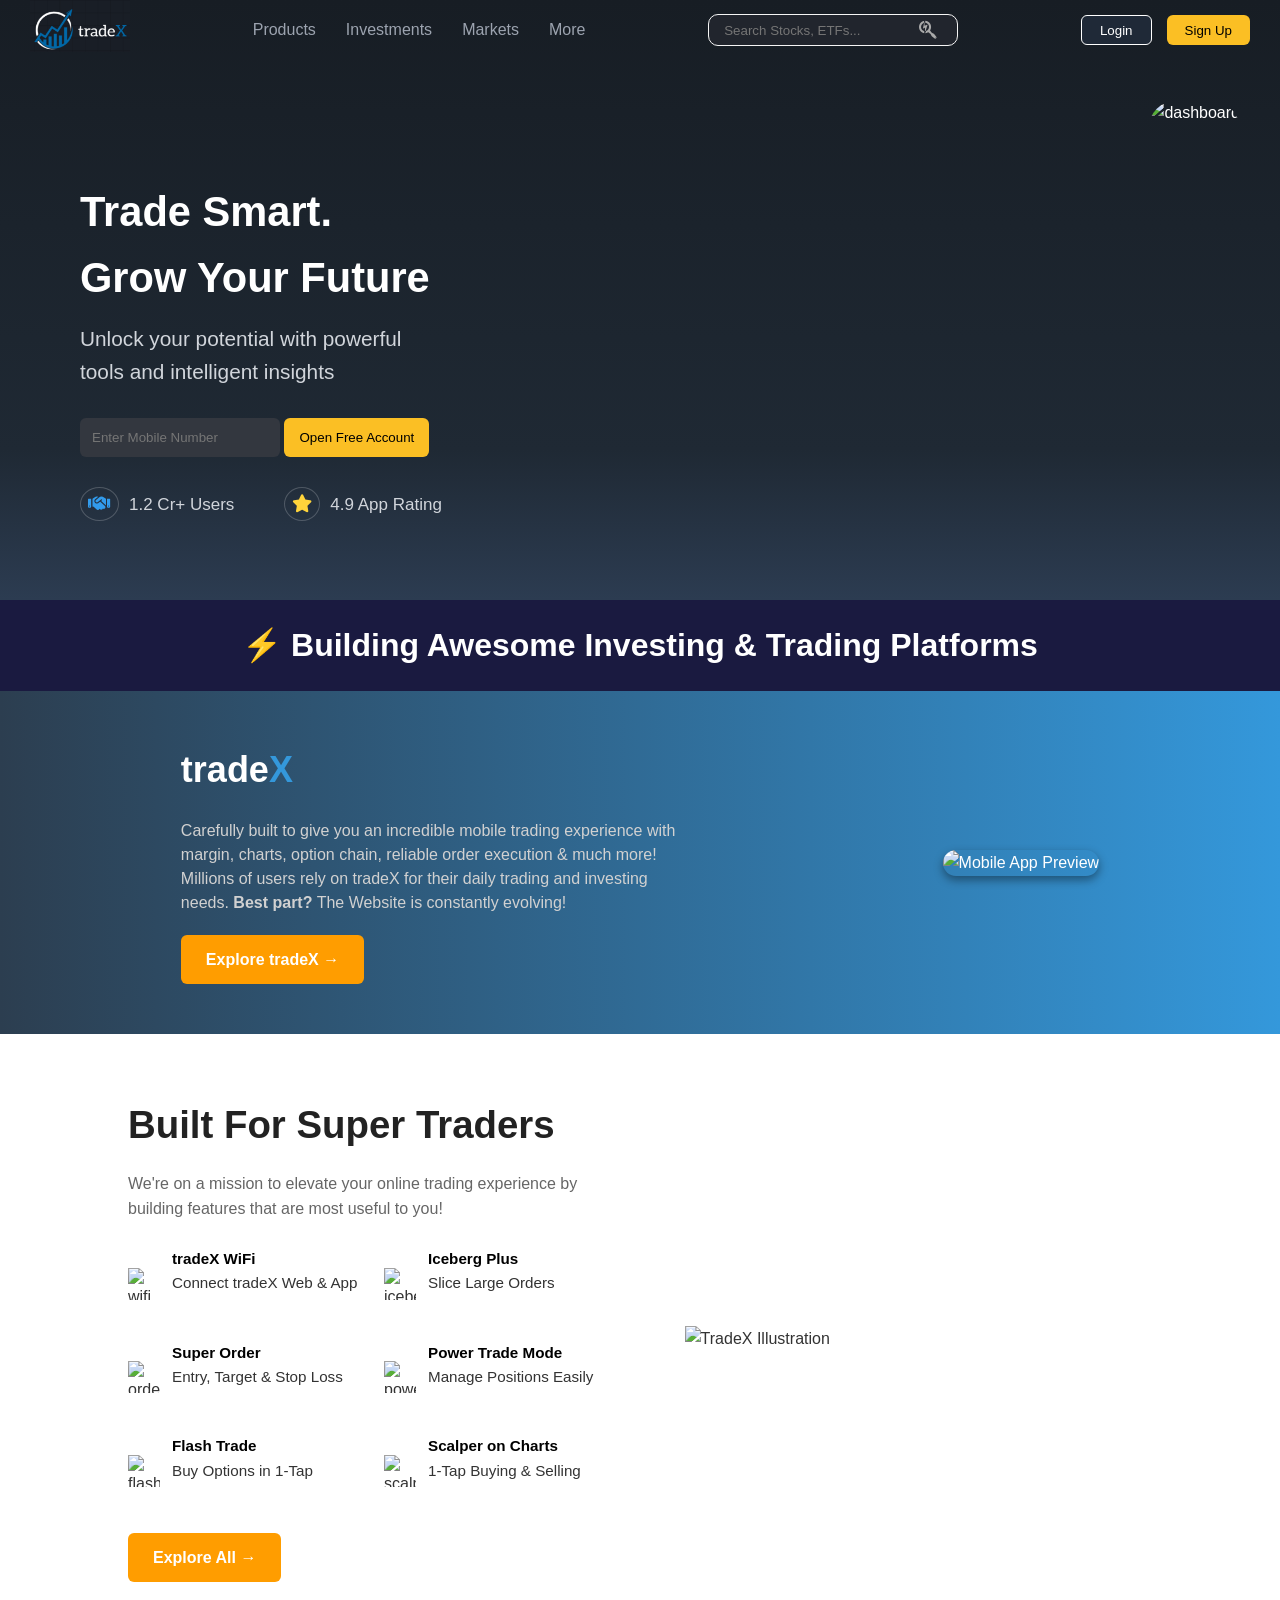
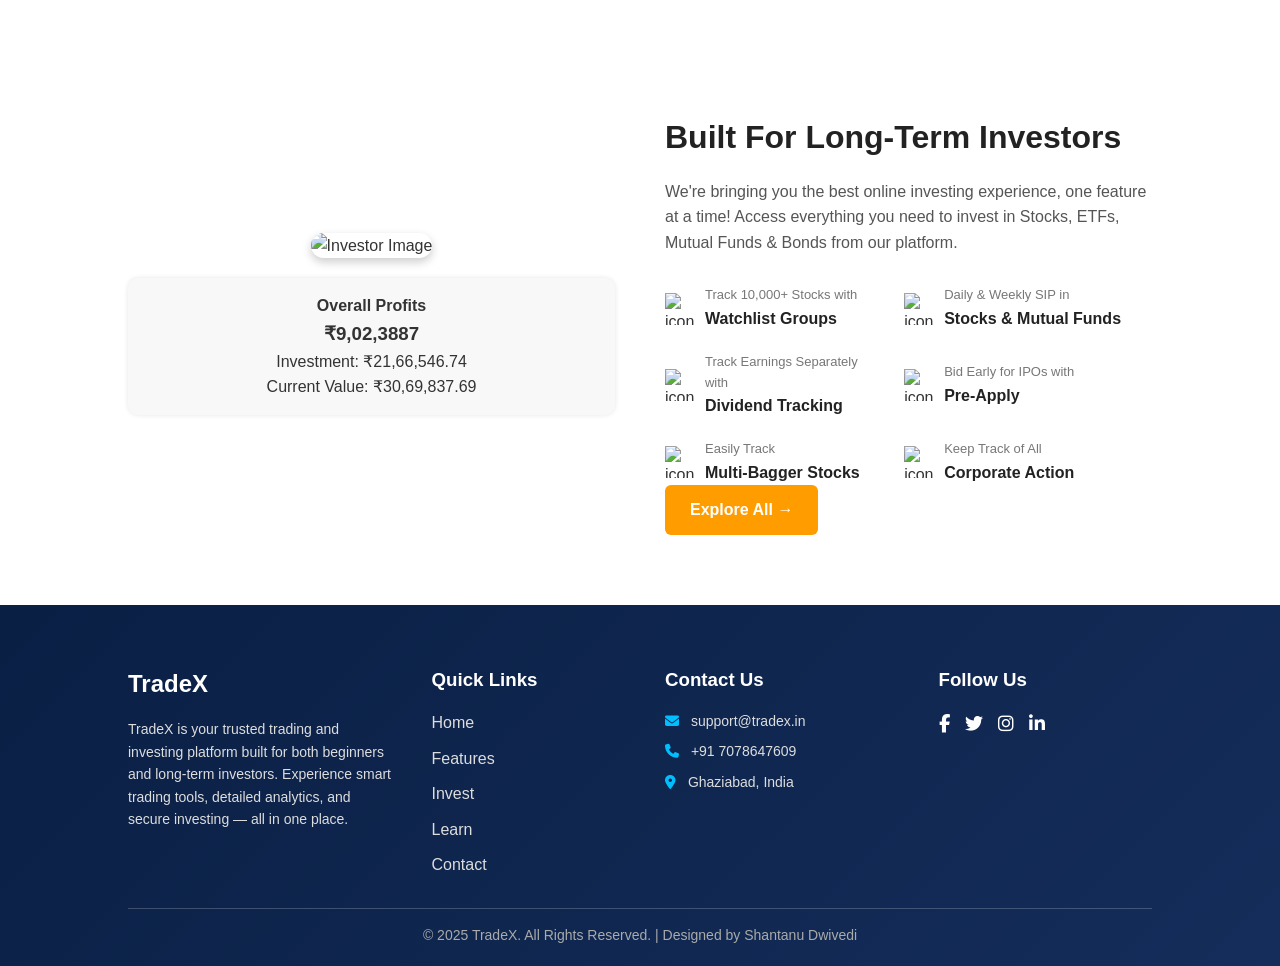
==== tradeX-main/index.html @ ffefdfc4 "update" ====
<!DOCTYPE html>
<html lang="en">
<head>
  <meta charset="UTF-8">
  <meta name="viewport" content="width=device-width, initial-scale=1.0">
  <link rel="icon" href="assets/icon.png">
  <title>TradeX - Your Gateway to Stock Trading and Investments</title>
  <link rel="stylesheet" href="style.css">
  <link rel="stylesheet" href="https://cdn.jsdelivr.net/npm/locomotive-scroll@3.5.4/dist/locomotive-scroll.css">
  <link rel="stylesheet" href="https://cdnjs.cloudflare.com/ajax/libs/font-awesome/6.6.0/css/all.min.css" integrity="sha512-Kc323vGBEqzTmouAECnVceyQqyqdsSiqLQISBL29aUW4U/M7pSPA/gEUZQqv1cwx4OnYxTxve5UMg5GT6L4JJg==" crossorigin="anonymous" referrerpolicy="no-referrer" />
</head>
<body>
  <div id="main">   

  <!-- Navigation Bar -->
  <header class="navbar">
    <div class="logo">
      <img src="assets/logo.png" alt="Logo">
    </div>
    <nav>
      <div class="nav-links">
        <div class="nav-item"><a href="#">Products</a></div>
        <div class="nav-item"><a href="#">Investments</a></div>
        <div class="nav-item"><a href="#">Markets</a></div>
        <div class="nav-item"><a href="#">More</a></div>
      </div>
    </nav>

  <!-- Search Bar -->  
    <div class="search-bar">
      <input type="text" placeholder="Search Stocks, ETFs...">
      <i class="fa-brands fa-searchengin"></i>
    </div>

  <!-- Navigation Buttons -->
    <div class="nav-buttons">
      <button class="login-btn">Login</button>
      <button class="sign-btn">Sign Up</button>
    </div>
  </header>

  <!-- Main Section -->
  <section class="main">
    <div class="main-text">
      <h1>
        Trade Smart.<br>Grow Your Future
      </h1>
      <p>
        Unlock your potential with powerful <br>tools and intelligent insights
      </p>

      <!-- Account box -->
      <div class="acc-box">
        <form class="mobile-form">
          <input id="in" type="tel" placeholder="Enter Mobile Number">
          <button type="submit" class="mobile-btn">Open Free Account</button>
        </form>
      </div>

      <!-- Stats -->
      <div class="stats">      
        <div class="stat-item">
          <i class="fa-solid fa-handshake" style="color: #329bec;"></i>
          <p>1.2 Cr+ Users</p>
        </div>
        <div class="stat-item">
          <i class="fa-solid fa-star" style="color: #FFD43B;"></i>
          <p>4.9 App Rating</p>
        </div>
      </div>
    </div>

    <!-- Main Image -->
    <div class="main-image">
      <img src="assets/main.webp" alt="dashboard">
    </div>
  </section>


  <!-- Header Section -->
    <header class="header">
        <h1>⚡ Building Awesome Investing & Trading Platforms</h1>
    </header>

    <!-- Hero Section-2 -->
    <section class="hero">
        <div class="hero-text">
            <h2><span class="trade">trade</span><span class="x">X</span></h2>

            <p>
                Carefully built to give you an incredible mobile trading experience
                with margin, charts, option chain, reliable order execution & much more!
                Millions of users rely on tradeX  for their daily trading and investing needs.
                <strong>Best part?</strong> The Website is constantly evolving!
            </p>
            <a href="#" class="btn">Explore tradeX →</a>
        </div>
        <div class="hero-img">
            <img src="https://dhan.co/_next/image/?url=https%3A%2F%2Fstock-logos.dhan.co%2Fstatic-new-images%2Fdhanwebtrial.png&w=1080&q=50" alt="Mobile App Preview">
        </div>
    </section>
    
<div class="body-2">
  <!-- Section: Super Traders -->
  <section class="super-traders">
    <div class="content">
      <h1>Built For Super Traders</h1>
      <p>We're on a mission to elevate your online trading experience by building features that are most useful to you!</p>
      
      <div class="features">
        <div class="feature">
          <img src="https://cdn-icons-png.flaticon.com/512/819/819814.png" alt="wifi">
          <p><strong>tradeX WiFi</strong><br>Connect tradeX Web & App</p>
        </div>
        <div class="feature">
          <img src="https://cdn-icons-png.flaticon.com/512/3135/3135715.png" alt="iceberg">
          <p><strong>Iceberg Plus</strong><br>Slice Large Orders</p>
        </div>
        <div class="feature">
          <img src="https://cdn-icons-png.flaticon.com/512/1040/1040238.png" alt="order">
          <p><strong>Super Order</strong><br>Entry, Target & Stop Loss</p>
        </div>
        <div class="feature">
          <img src="https://cdn-icons-png.flaticon.com/512/3523/3523063.png" alt="power">
          <p><strong>Power Trade Mode</strong><br>Manage Positions Easily</p>
        </div>
        <div class="feature">
          <img src="https://cdn-icons-png.flaticon.com/512/1827/1827370.png" alt="flash">
          <p><strong>Flash Trade</strong><br>Buy Options in 1-Tap</p>
        </div>
        <div class="feature">
          <img src="https://cdn-icons-png.flaticon.com/512/2099/2099075.png" alt="scalper">
          <p><strong>Scalper on Charts</strong><br>1-Tap Buying & Selling</p>
        </div>
      </div>

      <a href="#" class="btn">Explore All →</a>
    </div>

    <!-- SIDE IMAGE -->
    <div class="image">
      <img src="https://stock-logos.dhan.co/static-openweb/lott5.png" alt="TradeX Illustration">
    </div>
  </section>
</div>

<!-- Long-Term Investors Section -->
<section class="long-term">
  <div class="left-section">
    <img src="https://dhan.co/_next/image/?url=https%3A%2F%2Fstock-logos.dhan.co%2Fstatic-openweb%2Flott2.png&w=1080&q=50" 
         alt="Investor Image" class="investor-img">

    <div class="profit-box">
      <p><strong>Overall Profits</strong></p>
      <h3>₹9,02,3887</h3>
      <p>Investment: ₹21,66,546.74</p>
      <p>Current Value: ₹30,69,837.69</p>
    </div>
  </div>

  <div class="right-section">
    <h2>Built For Long-Term Investors</h2>
    <p class="description">
      We're bringing you the best online investing experience, one feature at a time!  
      Access everything you need to invest in Stocks, ETFs, Mutual Funds & Bonds from our platform.
    </p>

    <div class="long-features">
      <div class="feature">
        <img src="https://stock-logos.dhan.co/static-openweb/WatchlistGroupIcon.svg" alt="icon">
        <div>
          <p>Track 10,000+ Stocks with</p>
          <h4>Watchlist Groups</h4>
        </div>
      </div>

      <div class="feature">
        <img src="https://stock-logos.dhan.co/static-openweb/DailySipIcon.svg" alt="icon">
        <div>
          <p>Daily & Weekly SIP in</p>
          <h4>Stocks & Mutual Funds</h4>
        </div>
      </div>

      <div class="feature">
        <img src="https://stock-logos.dhan.co/static-openweb/DividendTrading.svg" alt="icon">
        <div>
          <p>Track Earnings Separately with</p>
          <h4>Dividend Tracking</h4>
        </div>
      </div>

      <div class="feature">
        <img src="https://stock-logos.dhan.co/static-openweb/iippoo.svg" alt="icon">
        <div>
          <p>Bid Early for IPOs with</p>
          <h4>Pre-Apply</h4>
        </div>
      </div>

      <div class="feature">
        <img src="https://stock-logos.dhan.co/static-openweb/homefold-7.svg" alt="icon">
        <div>
          <p>Easily Track</p>
          <h4>Multi-Bagger Stocks</h4>
        </div>
      </div>

      <div class="feature">
        <img src="https://stock-logos.dhan.co/static-openweb/ft-6.svg" alt="icon">
        <div>
          <p>Keep Track of All</p>
          <h4>Corporate Action</h4>
        </div>
      </div>
    </div>

    <a href="#" class="btn">Explore All →</a>
  </div>
</section>



 <!-- Footer Section  -->
<footer class="footer">
  <div class="footer-container">
    <div class="footer-about">
      <h2>TradeX</h2>
      <p>
        TradeX is your trusted trading and investing platform built for both
        beginners and long-term investors. Experience smart trading tools,
        detailed analytics, and secure investing — all in one place.
      </p>
    </div>

    <div class="footer-links">
      <h3>Quick Links</h3>
      <ul>
        <li><a href="#">Home</a></li>
        <li><a href="#">Features</a></li>
        <li><a href="#">Invest</a></li>
        <li><a href="#">Learn</a></li>
        <li><a href="#">Contact</a></li>
      </ul>
    </div>

    <div class="footer-contact">
      <h3>Contact Us</h3>
      <p><i class="fas fa-envelope"></i> support@tradex.in</p>
      <p><i class="fas fa-phone"></i> +91 7078647609</p>
      <p><i class="fas fa-map-marker-alt"></i> Ghaziabad, India</p>
    </div>

    <div class="footer-social">
      <h3>Follow Us</h3>
      <div class="social-icons">
        <a href="#"><i class="fab fa-facebook-f"></i></a>
        <a href="#"><i class="fab fa-twitter"></i></a>
        <a href="#"><i class="fab fa-instagram"></i></a>
        <a href="#"><i class="fab fa-linkedin-in"></i></a>
      </div>
    </div>
  </div>

  <div class="footer-bottom">
    <p>© 2025 TradeX. All Rights Reserved. | Designed by Shantanu Dwivedi</p>
  </div>
</footer>

<script src="https://cdn.jsdelivr.net/npm/locomotive-scroll@3.5.4/dist/locomotive-scroll.js"></script>

<script src="https://cdnjs.cloudflare.com/ajax/libs/gsap/3.13.0/gsap.min.js" integrity="sha512-NcZdtrT77bJr4STcmsGAESr06BYGE8woZdSdEgqnpyqac7sugNO+Tr4bGwGF3MsnEkGKhU2KL2xh6Ec+BqsaHA==" crossorigin="anonymous" referrerpolicy="no-referrer"></script>

<script src="script.js"></script>

</div>

</body>
</html>
---- tradeX-main/style.css ----
/* Reset */
* {
    margin: 0;
    padding: 0;
    box-sizing: border-box;
    font-family: 'Segoe UI', Tahoma, Geneva, Verdana, sans-serif;
}

/* Body Background */
html , body {
    background: linear-gradient(to bottom, #171d24,#1f2934, #46628c);
    color: #fff;
    line-height: 1.6;
    height: 100%;
    width: 100%;
}

/* Navbar */
.navbar {
    display: flex;
    justify-content: space-between;
    align-items: center;
    padding: 15px 30px;
    background: transparent;
    height: 60px;
}

.logo img {
    width: 100px;
}

.nav-links {
    list-style: none;
    display: flex;
    gap: 30px;
}

.nav-links .nav-item a {
    text-decoration: none;
    color: #9ca3af;   
    font-size: 16px;
    font-weight: 500;
    display: flex;
    align-items: center;
    gap: 5px;
}

.nav-links .nav-item a:hover {
    color: #fff;
    text-decoration: underline #3b82f6;
  
}

/* Search bar */
.search-bar {
    display: flex;
    align-items: center;
    justify-content: space-between;
    background-color: #21252d; 
    border: 1px solid whitesmoke;
    border-radius: 10px; 
    padding: 15px 15px;
    width: 250px;
    height: 10px;
}
.search-bar i{
    font-size: 20px;
    color: #a9a9a9; 
    margin-right: 5px;
}
.search-bar input {
    background: transparent;
    border: none;
    outline: none;
    color: #f7fafc;
    width: 150px;
}

/* Nav Buttons */
.nav-buttons {
    display: flex;
    gap: 15px;
}

.login-btn {
    background: #1f2937;
    color: #fff;
    border: 0.5px solid white;
    align-items: center;
    padding: 5px 18px;
    border-radius: 6px;
    cursor: pointer;
    height: 30px;
}

.login-btn:hover {
    background: #374151;
    
}

.sign-btn {
    background: #fbbf24;
    color: #000;
    border: none;
    padding: 5px 18px;
    border-radius: 6px;
    cursor: pointer;
    height: 30px;
}

.sign-btn:hover {
    background: #f59e0b;
}

/* Main Section */
.main {
    display: flex;
    align-items: center;
    justify-content: space-between;
    padding: 40px 40px 40px 80px;
    margin-bottom: -40px; 
}

.main-text {
    max-width: 50%;
}

.main-text h1 {
    font-size: 2.6rem;
    font-weight: bold;
    margin-bottom: 10px;
}

.main-text p {
    font-size: 1.3rem;
    margin-bottom: 20px;
    color: #d1d5db;
}

/* Account box */
.acc-box {
    display: flex;
    gap: 10px;
    padding: 10px 0;
    margin-bottom: 20px;
}

.acc-box input {
    padding: 12px;
    border-radius: 6px;
    border: none;
    outline: none;
    width: 200px;
    background: #33373f;
    color: #fcfbfb;
}

.mobile-btn {
    background: #fbbf24;
    border: none;
    padding: 12px 15px;
    border-radius: 6px;
    cursor: pointer;

}

.mobile-btn:hover {
    background: #f59e0b;
}

/* Stats */
.stats {
    display: flex;
    gap: 50px;
    color: #9ca3af;
    align-items: center;
}

.stat-item{
    display: flex;
    gap: 10px;
    align-items: center;
}

.stat-item i{
    font-size: 18px;
    border: 1px solid rgba(255, 255, 255, 0.2);
    border-radius: 50%;
    padding: 7px;
}
.stat-item p{
    font-size: 17px;
    margin: 0;
}
/* Main Image */
.main-image {
    position: relative;
    text-align: right; 
}
.main-image img {
    width: auto;
    height: 500px;
    object-fit: cover;
    border-radius: 30px;
    display: block;
    overflow: hidden;
}



/* Header */
.header {
    background: #1a1a40;
    /* Dark Blue */
    color: #fff;
    text-align: center;
    padding: 20px;
}

.trade {
    color: white;
    /* White for 'Trade' */
}

.x {
    color: #3498db;
    /* Blue for 'X' */
}


/* Hero Section */
.hero {
    display: flex;
    justify-content: space-around;
    align-items: center;
    padding: 50px;
    background: linear-gradient(to right, #2c3e50, #3498db);
    /* Gradient */
    color: white;
}

.hero-text {
    max-width: 500px;
}

.hero-text h2 {
    font-size: 36px;
    margin-bottom: 20px;
}

.hero-text p {
    margin-bottom: 20px;
    line-height: 1.5;
    color: #d1d1d1;
}

.btn {
    background: #f39c12;
    color: white;
    padding: 12px 20px;
    text-decoration: none;
    border-radius: 5px;
    font-weight: bold;
}

.hero-img img {
    border-radius: 15px;
    max-width: 280px;
    box-shadow: 0 4px 10px rgba(0, 0, 0, 0.4);
}

.body-2 {
  background: #ffffff;
  color: #333;
  line-height: 1.6;
}

.super-traders {
  display: flex;
  align-items: center;
  justify-content: space-between;
  padding: 60px 10%;
  gap: 40px;
}

.super-traders .content {
  flex: 1;
}

.super-traders h1 {
  font-size: 2.4rem;
  font-weight: bold;
  margin-bottom: 15px;
  color: #222;
}

.super-traders p {
  font-size: 1rem;
  color: #666;
  margin-bottom: 25px;
  max-width: 550px;
}

.features {
  display: grid;
  grid-template-columns: repeat(2, 1fr);
  gap: 20px;
  margin-bottom: 25px;
}

.feature {
  display: flex;
  align-items: center;
  gap: 12px;
}

.feature img {
  width: 32px;
  height: 32px;
}

.feature p {
  font-size: 0.95rem;
  color: #333;
}

.feature strong {
  color: #000;
}

.btn {
  display: inline-block;
  background: #ff9d00;
  color: #fff;
  padding: 12px 25px;
  border-radius: 6px;
  text-decoration: none;
  font-weight: bold;
  transition: 0.3s;
}

.btn:hover {
  background: #e68a00;
}

.super-traders .image {
  flex: 1;
  display: flex;
  justify-content: center;
}

.super-traders .image img {
  width: 90%;
  max-width: 450px;
}









/* Long-Term Investors Section */

.long-term {
  display: flex;
  align-items: center;
  justify-content: space-between;
  padding: 70px 10%;
  background: #ffffff;
  color: #333;
  flex-wrap: wrap;
  gap: 50px;
}

.left-section {
  flex: 1;
  text-align: center;
}

.investor-img {
  width: 300px;
  border-radius: 20px;
  box-shadow: 0 4px 10px rgba(0,0,0,0.2);
}

.profit-box {
  margin-top: 20px;
  background: #f8f8f8;
  padding: 15px;
  border-radius: 10px;
  box-shadow: 0 0 5px rgba(0,0,0,0.1);
}

.right-section {
  flex: 1;
  max-width: 500px;
}

.right-section h2 {
  font-size: 2rem;
  color: #222;
  margin-bottom: 15px;
}

.description {
  color: #555;
  font-size: 1rem;
  margin-bottom: 30px;
}

.long-features {
  display: flex;
  flex-wrap: wrap;
  gap: 20px;
}

.long-features .feature {
  display: flex;
  align-items: center;
  gap: 10px;
  width: 45%;
}

.long-features .feature img {
  width: 30px;
}

.long-features .feature p {
  color: #777;
  font-size: 13px;
}

.long-features .feature h4 {
  color: #222;
  font-size: 16px;
  font-weight: 600;
}

/* Responsive */
@media (max-width: 768px) {
  .long-term {
    flex-direction: column;
    text-align: center;
  }

  .long-features .feature {
    width: 100%;
    justify-content: center;
  }
}









/* Footer Section */

.footer {
  background: linear-gradient(135deg, #0a1f44, #142d5a);
  color: #fff;
  padding: 60px 10% 20px;
  font-family: 'Poppins', sans-serif;
}

.footer-container {
  display: flex;
  flex-wrap: wrap;
  justify-content: space-between;
  gap: 40px;
}

.footer h2, .footer h3 {
  color: #fff;
  margin-bottom: 15px;
}

.footer-about {
  flex: 1 1 250px;
}

.footer-about p {
  font-size: 14px;
  line-height: 1.6;
  color: #ddd;
}

.footer-links {
  flex: 1 1 180px;
}

.footer-links ul {
  list-style: none;
  padding: 0;
}

.footer-links ul li {
  margin-bottom: 10px;
}

.footer-links ul li a {
  color: #ddd;
  text-decoration: none;
  transition: 0.3s;
}

.footer-links ul li a:hover {
  color: #00bfff;
}

.footer-contact {
  flex: 1 1 220px;
}

.footer-contact p {
  margin: 8px 0;
  font-size: 14px;
  color: #ddd;
}

.footer-contact i {
  margin-right: 8px;
  color: #00bfff;
}

.footer-social {
  flex: 1 1 200px;
}

.social-icons {
  display: flex;
  gap: 15px;
  margin-top: 10px;
}

.social-icons a {
  color: #fff;
  font-size: 18px;
  transition: 0.3s;
}

.social-icons a:hover {
  color: #00bfff;
}

.footer-bottom {
  border-top: 1px solid rgba(255, 255, 255, 0.2);
  margin-top: 20px;
  padding-top: 15px;
  text-align: center;
  font-size: 14px;
  color: #aaa;
}

/* Responsive */
@media (max-width: 768px) {
  .footer-container {
    flex-direction: column;
    text-align: center;
  }

  .social-icons {
    justify-content: center;
  }
}
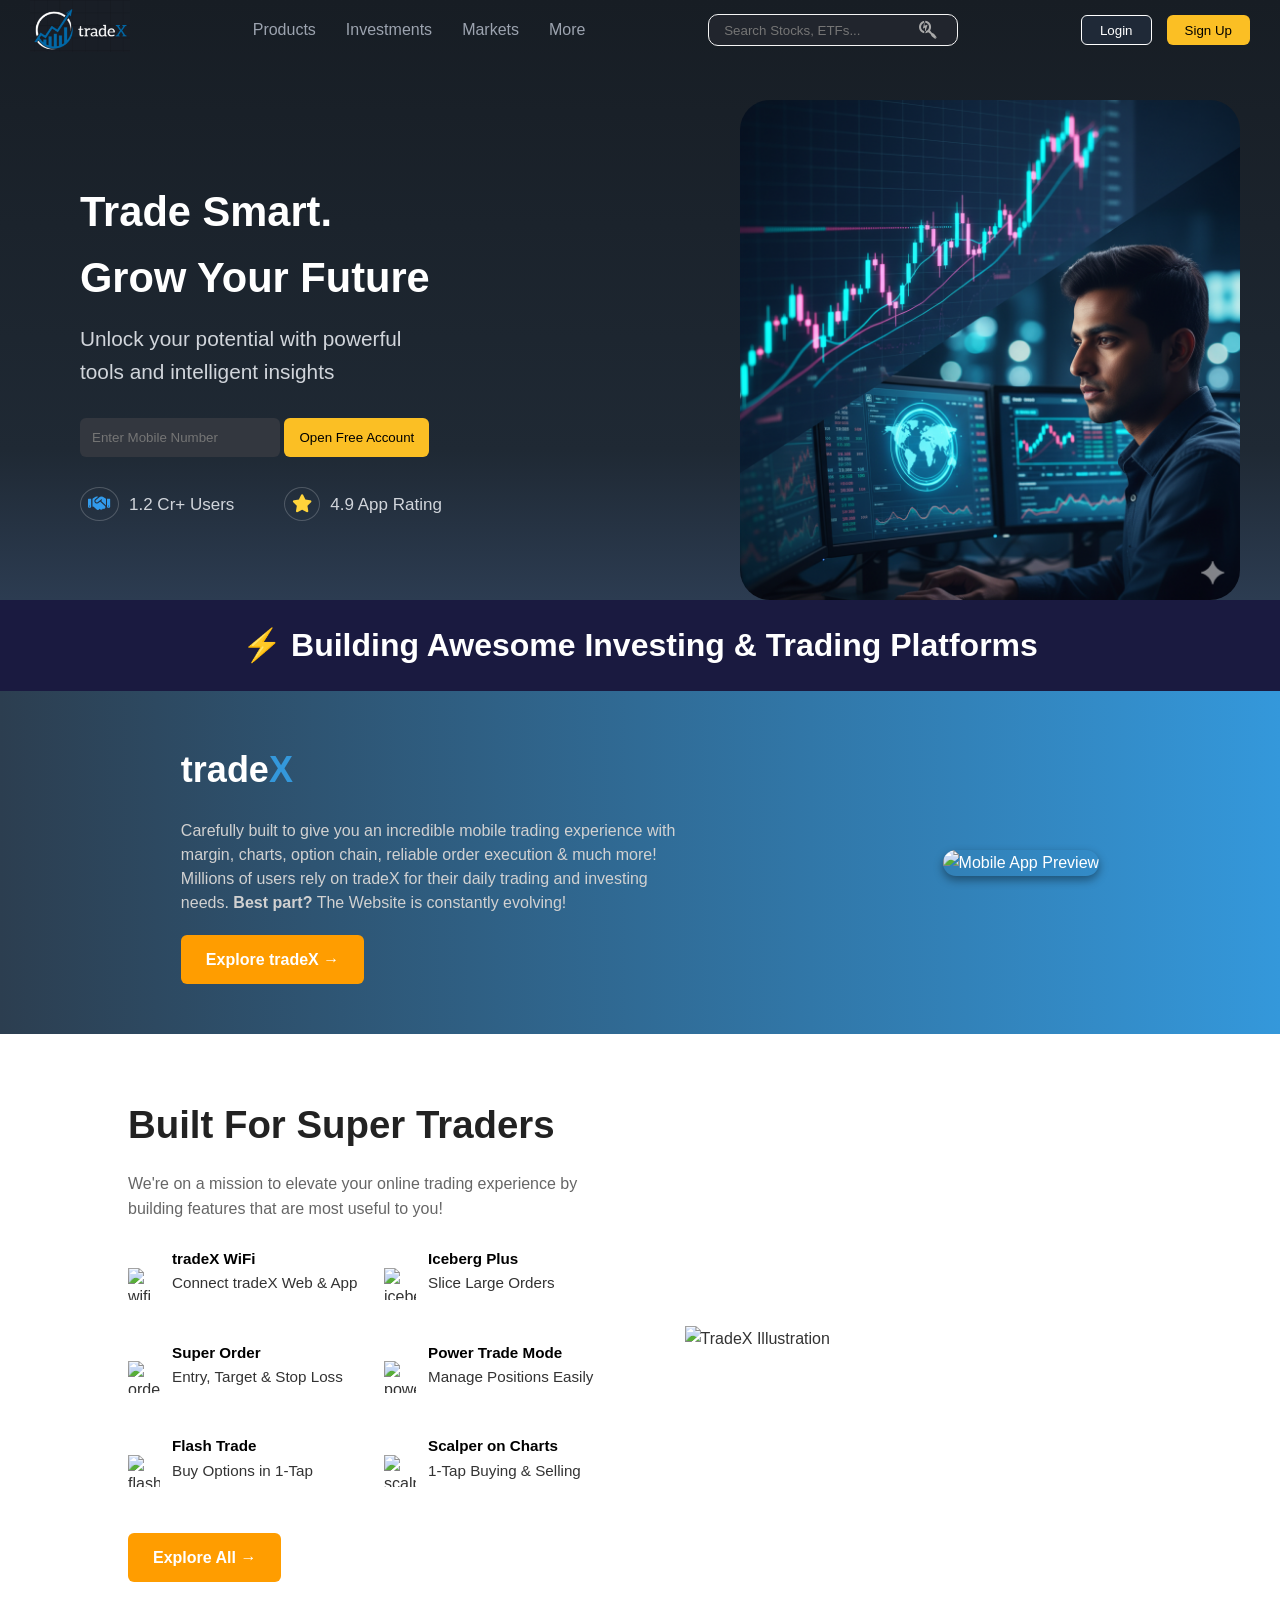
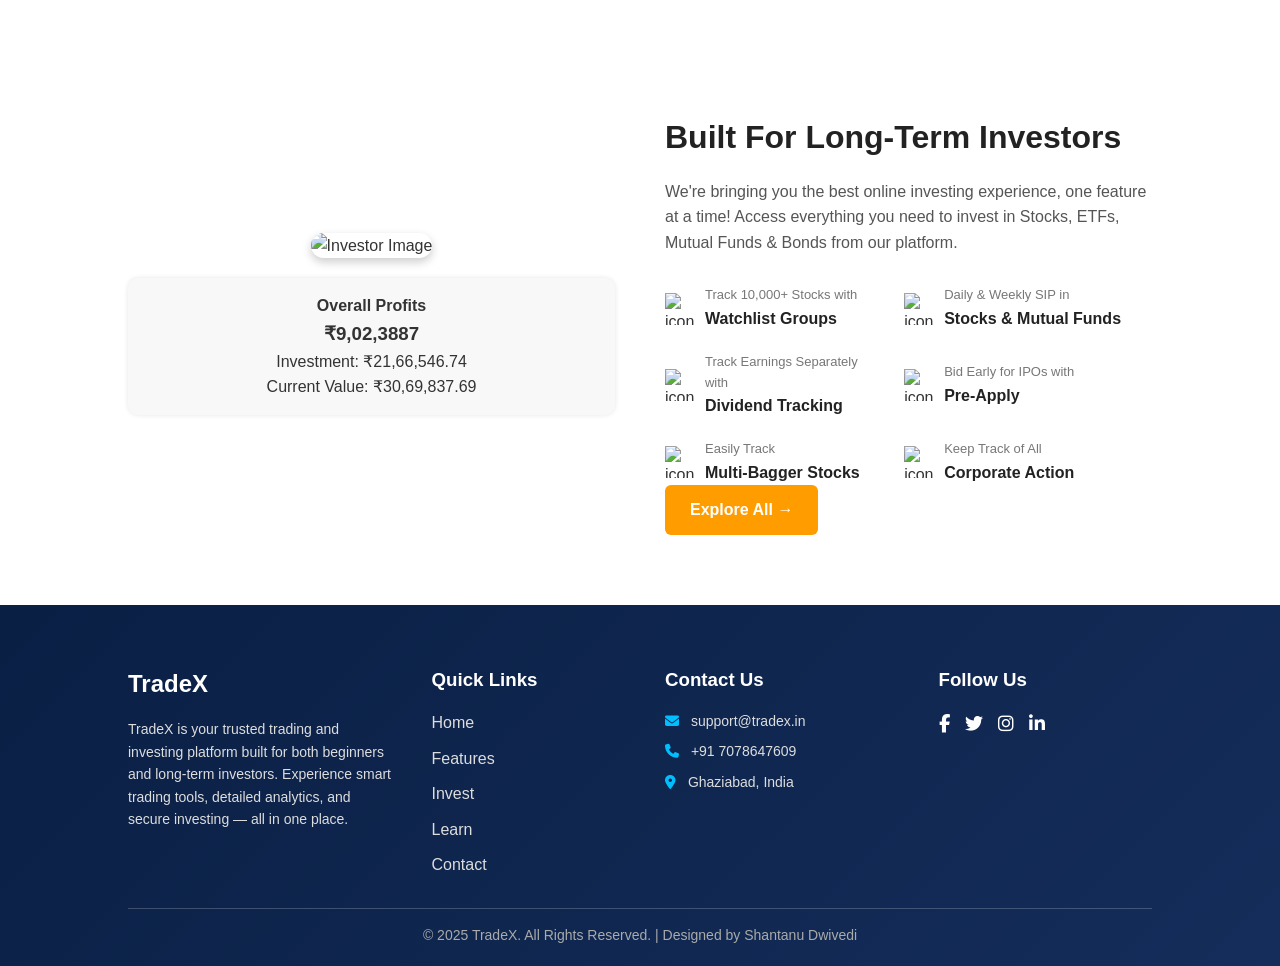
==== commit 3f61b9cb: "new change" ====
--- a/tradeX-main/index.html
+++ b/tradeX-main/index.html
@@ -72,7 +72,7 @@
 
     <!-- Main Image -->
     <div class="main-image">
-      <img src="assets/main.webp" alt="dashboard">
+      <img src="assets/dashboard.png" alt="dashboard">
     </div>
   </section>
 
